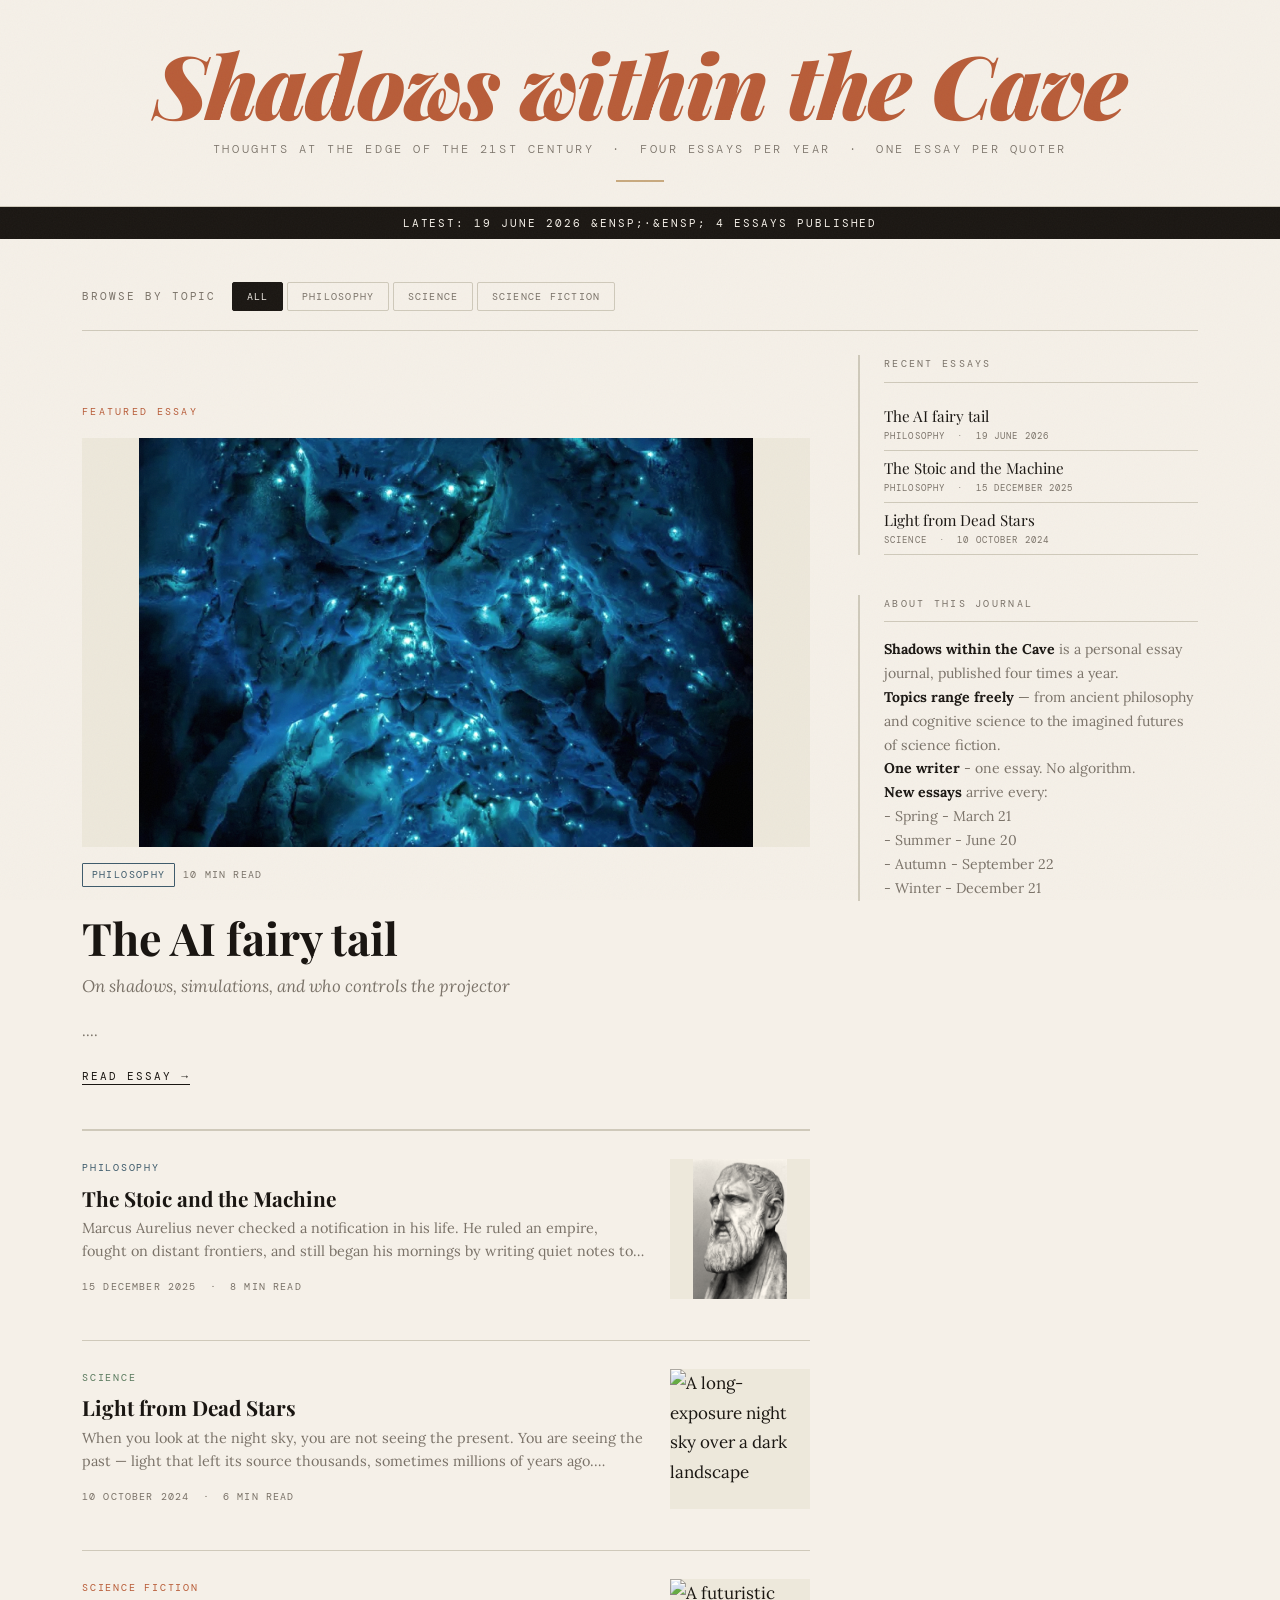
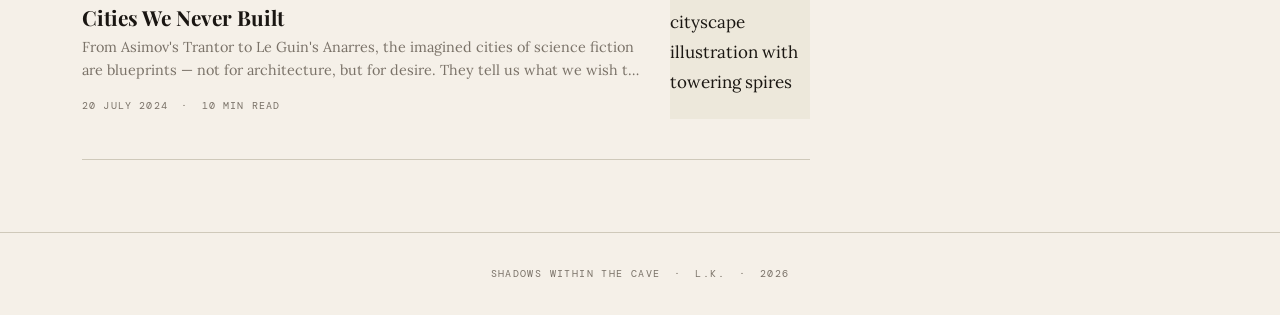
==== index.html @ b57a04cb "favicon" ====
<!DOCTYPE html>
<html lang="en">
<head>
  <meta charset="UTF-8" />
  <meta name="viewport" content="width=device-width, initial-scale=1.0" />
  <title>Shadows within the Cave — essays on the edge of 21st century</title>
  <meta name="description" content="A personal journal of essays ranging from philosophy to science fiction, published four times a year." />
   <!-- Preconnect -->
  <link rel="preconnect" href="https://fonts.googleapis.com" />
  <link rel="preconnect" href="https://cdn.jsdelivr.net" crossorigin />
  <link rel="stylesheet" href="assets/index.css" />
  <link rel="icon" href="data:image/svg+xml,<svg xmlns='http://www.w3.org/2000/svg' viewBox='0 0 100 100'><text y='0.9em' font-size='100'>👻</text></svg>">
</head>
<body>

  <!-- Masthead -->
  <header class="masthead">
    <div class="container">
      <h1 class="masthead-title"><em>Shadows within the Cave</em></h1>
      <p class="masthead-tagline"> Thoughts at the Edge of the 21st Century &ensp;·&ensp; Four Essays per year &ensp;·&ensp; One essay per quoter</p>
    </div>
  </header>

  <!-- Issue strip -->
  <div class="issue-bar">
    <span id="issue-label">Loading…</span>
  </div>

  <!-- Main -->
  <main class="container py-4">

    <!-- Filter row -->
    <div class="filter-row mb-4 d-flex flex-wrap align-items-center">
      <span class="filter-label">Browse by topic</span>
      <button class="topic-pill active" data-topic="All">All</button>
      <button class="topic-pill" data-topic="Philosophy">Philosophy</button>
      <button class="topic-pill" data-topic="Science">Science</button>
      <button class="topic-pill" data-topic="Science Fiction">Science Fiction</button>
    </div>

    <div class="row g-5">
      <!-- Feed -->
      <div class="col-lg-8">

        <!-- Featured slot -->
        <div class="featured-block" id="featured-block"></div>

        <!-- Article list -->
        <div id="article-list"></div>
        <div class="no-results" id="no-results">No articles in this topic yet</div>

      </div>

      <!-- Sidebar -->
      <aside class="col-lg-4">
        <div class="sidebar-section">
          <p class="sidebar-heading">Recent essays</p>
          <div id="sidebar-list"></div>
        </div>

        <div class="sidebar-section">
          <p class="sidebar-heading">About this journal</p>
          <p class="about-text">
            <strong>Shadows within the Cave</strong> is a personal essay journal, published four times a year.<br>
            <strong>Topics range freely</strong> — from ancient philosophy and cognitive science
            to the imagined futures of science fiction.<br>
            <strong>One writer</strong> - one essay. No algorithm.<br>
            <strong>New essays</strong> arrive every:<br>
            - Spring - March 21<br>
            - Summer - June 20<br>
            - Autumn - September 22<br>
            - Winter - December 21
          </p>
        </div>
      </aside>
    </div>
  </main>

  <footer>
    <div class="container">
      <p>Shadows within the Cave &ensp;·&ensp; L.K. &ensp;·&ensp; <span id="footer-year"></span></p>
    </div>
  </footer>

  <script src="https://cdn.jsdelivr.net/npm/bootstrap@5.3.3/dist/js/bootstrap.bundle.min.js"></script>
  <script src="articles.js"></script>
  <script src="assets/index.js"></script>
</body>
</html>
---- assets/index.css ----
@import url('https://fonts.googleapis.com/css2?family=Playfair+Display:ital,wght@0,700;0,900;1,400;1,700&family=Lora:ital,wght@0,400;0,500;1,400&family=DM+Mono:wght@300;400&display=swap');
@import url('https://cdn.jsdelivr.net/npm/bootstrap@5.3.3/dist/css/bootstrap.min.css');
:root {
    --ink:        #1a1612;
    --paper:      #f5f0e8;
    --paper-dark: #ede8db;
    --sepia:      #c8a97e;
    --rust:       #b85c38;
    --sage:       #5a7a5e;
    --slate:      #3d5a6b;
    --muted:      #7a7268;
    --rule:       #cfc9ba;

    --topic-philosophy: var(--slate);
    --topic-science:    var(--sage);
    --topic-scifi:      var(--rust);
    --topic-history:    #7a5e3a;
    --topic-default:    var(--muted);
}

*, *::before, *::after { box-sizing: border-box; }

body {
    background-color: var(--paper);
    color: var(--ink);
    font-family: 'Lora', Georgia, serif;
    font-size: 1.0625rem;
    line-height: 1.75;
    min-height: 100vh;
}

/* ── Texture overlay ── */
body::before {
    content: '';
    position: fixed;
    inset: 0;
    background-image: url("data:image/svg+xml,%3Csvg xmlns='http://www.w3.org/2000/svg' width='300' height='300'%3E%3Cfilter id='n'%3E%3CfeTurbulence type='fractalNoise' baseFrequency='0.75' numOctaves='4' stitchTiles='stitch'/%3E%3C/filter%3E%3Crect width='300' height='300' filter='url(%23n)' opacity='0.035'/%3E%3C/svg%3E");
    pointer-events: none;
    z-index: 1000;
}

/* ── Masthead ── */
.masthead {
    border-bottom: 1px solid var(--rule);
    padding: 2.5rem 0 1.5rem;
    text-align: center;
    position: relative;
}
.masthead::after {
    content: '';
    display: block;
    width: 3rem;
    height: 2px;
    background: var(--sepia);
    margin: 1.25rem auto 0;
}
.masthead-title {
    font-family: 'Playfair Display', Georgia, serif;
    font-size: clamp(2.8rem, 7vw, 5.5rem);
    font-weight: 900;
    letter-spacing: -0.02em;
    line-height: 1;
    color: var(--ink);
    margin: 0;
}
.masthead-title em {
    font-style: italic;
    color: var(--rust);
}
.masthead-tagline {
    font-family: 'DM Mono', monospace;
    font-size: 0.72rem;
    font-weight: 300;
    letter-spacing: 0.22em;
    text-transform: uppercase;
    color: var(--muted);
    margin-top: 0.75rem;
}

/* ── Issue date strip ── */
.issue-bar {
    background: var(--ink);
    color: var(--paper);
    padding: 0.4rem 0;
    text-align: center;
    font-family: 'DM Mono', monospace;
    font-size: 0.68rem;
    letter-spacing: 0.18em;
    text-transform: uppercase;
}

/* ── Topic filter ── */
.filter-row {
    border-bottom: 1px solid var(--rule);
    padding: 1rem 0;
}
.filter-label {
    font-family: 'DM Mono', monospace;
    font-size: 0.68rem;
    letter-spacing: 0.18em;
    text-transform: uppercase;
    color: var(--muted);
    margin-right: 1rem;
}
.topic-pill {
    display: inline-block;
    font-family: 'DM Mono', monospace;
    font-size: 0.65rem;
    letter-spacing: 0.12em;
    text-transform: uppercase;
    padding: 0.28rem 0.85rem;
    border: 1px solid var(--rule);
    border-radius: 2px;
    color: var(--muted);
    background: transparent;
    cursor: pointer;
    transition: all 0.2s;
    margin: 0.2rem 0.25rem 0.2rem 0;
    text-decoration: none;
}
.topic-pill:hover,
.topic-pill.active {
    color: var(--paper);
    background: var(--ink);
    border-color: var(--ink);
}
.topic-pill[data-topic="Philosophy"].active  { background: var(--slate); border-color: var(--slate); }
.topic-pill[data-topic="Science"].active      { background: var(--sage);  border-color: var(--sage);  }
.topic-pill[data-topic="Science Fiction"].active { background: var(--rust); border-color: var(--rust); }

/* ── Featured article ── */
.featured-block {
    border-bottom: 1px solid var(--rule);
    padding: 3rem 0 2.5rem;
}
.featured-eyebrow {
    font-family: 'DM Mono', monospace;
    font-size: 0.65rem;
    letter-spacing: 0.22em;
    text-transform: uppercase;
    color: var(--rust);
    margin-bottom: 1rem;
}
.featured-img-wrap {
    position: relative;
    overflow: hidden;
    aspect-ratio: 16/9;
    background: var(--paper-dark);
}
.featured-img-wrap img {
    width: 100%;
    height: 100%;
    object-fit: cover;
    filter: sepia(20%) contrast(1.05);
    transition: transform 0.6s ease;
}
.featured-img-wrap:hover img { transform: scale(1.02); }
.featured-img-wrap .img-placeholder {
    width: 100%; height: 100%;
    display: flex; align-items: center; justify-content: center;
    background: linear-gradient(135deg, var(--paper-dark) 0%, var(--rule) 100%);
    color: var(--muted);
    font-family: 'DM Mono', monospace;
    font-size: 0.65rem;
    letter-spacing: 0.15em;
    text-transform: uppercase;
}
.featured-title {
    font-family: 'Playfair Display', Georgia, serif;
    font-size: clamp(1.8rem, 4vw, 2.8rem);
    font-weight: 700;
    line-height: 1.2;
    margin: 1.5rem 0 0.5rem;
    color: var(--ink);
}
.featured-title a { color: inherit; text-decoration: none; }
.featured-title a:hover { color: var(--rust); }
.featured-subtitle {
    font-style: italic;
    color: var(--muted);
    margin-bottom: 1rem;
    font-size: 1.05rem;
}

/* ── Article card ── */
.article-card {
    border-top: 1px solid var(--rule);
    padding: 1.75rem 0;
    display: grid;
    grid-template-columns: 1fr 140px;
    gap: 1.5rem;
    align-items: start;
    text-decoration: none;
    color: inherit;
    transition: opacity 0.2s;
}
.article-card:hover { opacity: 0.75; }
.article-card:last-child { border-bottom: 1px solid var(--rule); }
.card-topic {
    font-family: 'DM Mono', monospace;
    font-size: 0.62rem;
    letter-spacing: 0.18em;
    text-transform: uppercase;
    margin-bottom: 0.5rem;
}
.card-topic.philosophy { color: var(--slate); }
.card-topic.science    { color: var(--sage);  }
.card-topic.scifi      { color: var(--rust);  }
.card-topic.history    { color: #7a5e3a;       }
.card-title {
    font-family: 'Playfair Display', Georgia, serif;
    font-size: 1.3rem;
    font-weight: 700;
    line-height: 1.25;
    margin-bottom: 0.4rem;
    color: var(--ink);
}
.card-excerpt {
    font-size: 0.9rem;
    color: var(--muted);
    line-height: 1.6;
    display: -webkit-box;
    -webkit-line-clamp: 2;
    -webkit-box-orient: vertical;
    overflow: hidden;
}
.card-meta {
    font-family: 'DM Mono', monospace;
    font-size: 0.6rem;
    letter-spacing: 0.12em;
    text-transform: uppercase;
    color: var(--muted);
    margin-top: 0.75rem;
}
.card-img {
    aspect-ratio: 1/1;
    overflow: hidden;
    background: var(--paper-dark);
    flex-shrink: 0;
}
.card-img img {
    width: 100%; height: 100%;
    object-fit: cover;
    filter: sepia(15%);
}
.card-img .img-placeholder {
    width: 100%; height: 100%;
    display: flex; align-items: center; justify-content: center;
    background: linear-gradient(135deg, var(--paper-dark) 0%, var(--rule) 100%);
}

/* ── Sidebar ── */
.sidebar-section {
    border-left: 2px solid var(--rule);
    padding-left: 1.5rem;
    margin-bottom: 2.5rem;
}
.sidebar-heading {
    font-family: 'DM Mono', monospace;
    font-size: 0.65rem;
    letter-spacing: 0.22em;
    text-transform: uppercase;
    color: var(--muted);
    border-bottom: 1px solid var(--rule);
    padding-bottom: 0.5rem;
    margin-bottom: 1rem;
}
.sidebar-link {
    display: block;
    font-family: 'Playfair Display', Georgia, serif;
    font-size: 0.95rem;
    color: var(--ink);
    text-decoration: none;
    padding: 0.5rem 0;
    border-bottom: 1px solid var(--rule);
    line-height: 1.3;
}
.sidebar-link:hover { color: var(--rust); }
.sidebar-link small {
    display: block;
    font-family: 'DM Mono', monospace;
    font-size: 0.58rem;
    letter-spacing: 0.12em;
    text-transform: uppercase;
    color: var(--muted);
    margin-top: 0.2rem;
}
.about-text {
    font-size: 0.88rem;
    color: var(--muted);
    line-height: 1.7;
}
.about-text strong { color: var(--ink); }

/* ── Footer ── */
footer {
    border-top: 1px solid var(--rule);
    padding: 2rem 0;
    margin-top: 3rem;
    text-align: center;
}
footer p {
    font-family: 'DM Mono', monospace;
    font-size: 0.62rem;
    letter-spacing: 0.14em;
    text-transform: uppercase;
    color: var(--muted);
    margin: 0;
}

/* ── Utilities ── */
.read-time {
    font-family: 'DM Mono', monospace;
    font-size: 0.62rem;
    letter-spacing: 0.12em;
    text-transform: uppercase;
    color: var(--muted);
}
.topic-badge {
    display: inline-block;
    font-family: 'DM Mono', monospace;
    font-size: 0.6rem;
    letter-spacing: 0.14em;
    text-transform: uppercase;
    padding: 0.15rem 0.55rem;
    border: 1px solid currentColor;
    border-radius: 1px;
}
.topic-badge.philosophy { color: var(--slate); }
.topic-badge.science    { color: var(--sage);  }
.topic-badge.scifi      { color: var(--rust);  }

.no-results {
    display: none;
    padding: 3rem 0;
    text-align: center;
    font-family: 'DM Mono', monospace;
    font-size: 0.75rem;
    letter-spacing: 0.18em;
    text-transform: uppercase;
    color: var(--muted);
}

@media (max-width: 576px) {
    .article-card { grid-template-columns: 1fr; }
    .card-img { display: none; }
}
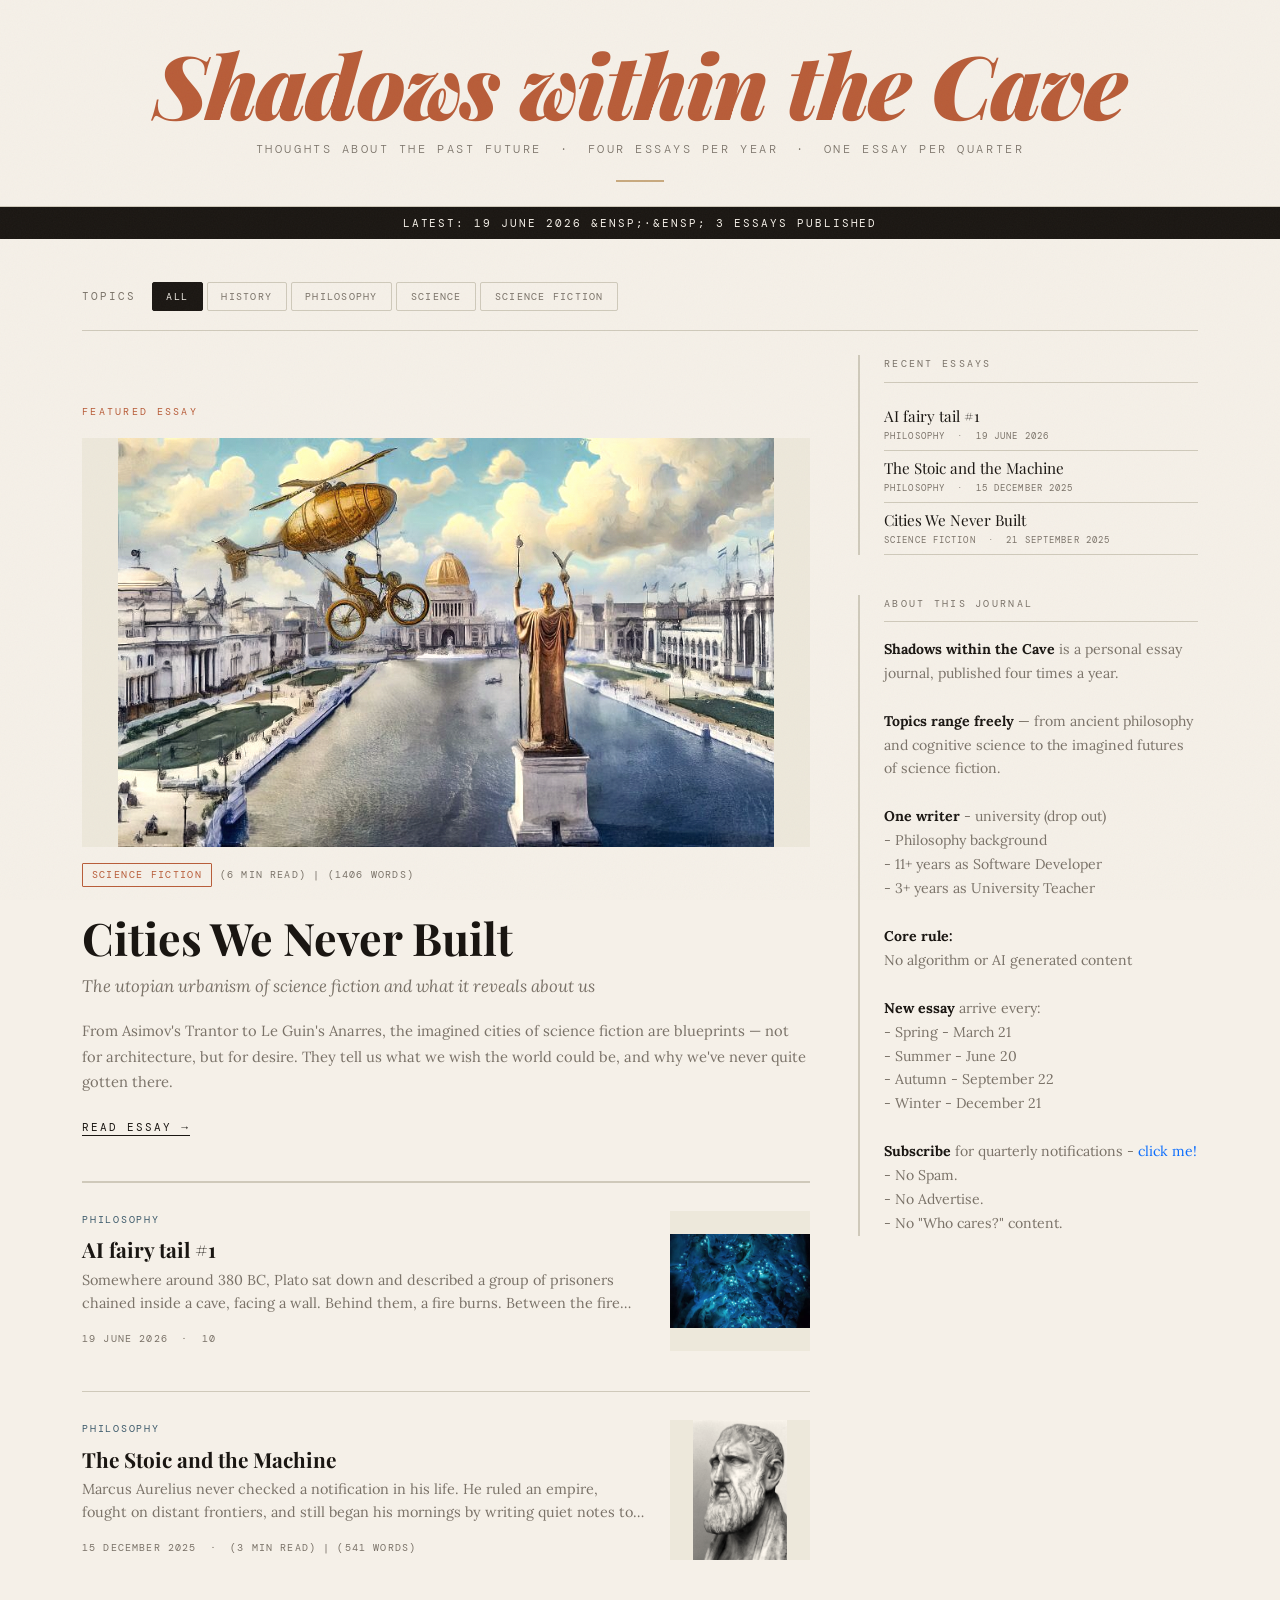
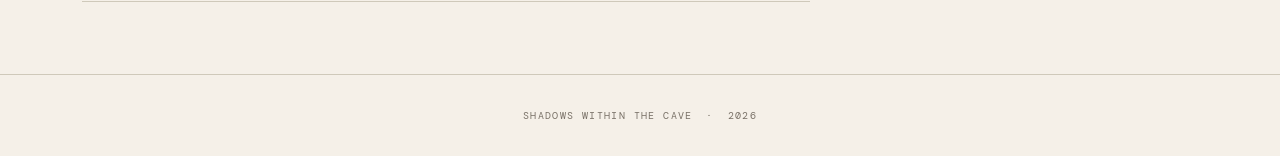
==== commit 007bef80: "changes" ====
--- a/index.html
+++ b/index.html
@@ -3,7 +3,7 @@
 <head>
   <meta charset="UTF-8" />
   <meta name="viewport" content="width=device-width, initial-scale=1.0" />
-  <title>Shadows within the Cave — essays on the edge of 21st century</title>
+  <title>Shadows within the Cave — Thoughts about the Past Future</title>
   <meta name="description" content="A personal journal of essays ranging from philosophy to science fiction, published four times a year." />
    <!-- Preconnect -->
   <link rel="preconnect" href="https://fonts.googleapis.com" />
@@ -17,7 +17,7 @@
   <header class="masthead">
     <div class="container">
       <h1 class="masthead-title"><em>Shadows within the Cave</em></h1>
-      <p class="masthead-tagline"> Thoughts at the Edge of the 21st Century &ensp;·&ensp; Four Essays per year &ensp;·&ensp; One essay per quoter</p>
+      <p class="masthead-tagline"> Thoughts about the Past Future &ensp;·&ensp; Four Essays per year &ensp;·&ensp; One essay per quarter</p>
     </div>
   </header>
 
@@ -31,8 +31,9 @@
 
     <!-- Filter row -->
     <div class="filter-row mb-4 d-flex flex-wrap align-items-center">
-      <span class="filter-label">Browse by topic</span>
+      <span class="filter-label">Topics</span>
       <button class="topic-pill active" data-topic="All">All</button>
+      <button class="topic-pill" data-topic="History">History</button>
       <button class="topic-pill" data-topic="Philosophy">Philosophy</button>
       <button class="topic-pill" data-topic="Science">Science</button>
       <button class="topic-pill" data-topic="Science Fiction">Science Fiction</button>
@@ -61,15 +62,24 @@
         <div class="sidebar-section">
           <p class="sidebar-heading">About this journal</p>
           <p class="about-text">
-            <strong>Shadows within the Cave</strong> is a personal essay journal, published four times a year.<br>
+            <strong>Shadows within the Cave</strong> is a personal essay journal, published four times a year.<br><br>
             <strong>Topics range freely</strong> — from ancient philosophy and cognitive science
-            to the imagined futures of science fiction.<br>
-            <strong>One writer</strong> - one essay. No algorithm.<br>
-            <strong>New essays</strong> arrive every:<br>
+            to the imagined futures of science fiction.<br><br>
+            <strong>One writer</strong> - university (drop out)<br>
+            - Philosophy background<br>
+            - 11+ years as Software Developer<br>
+            - 3+ years as University Teacher<br><br>
+            <strong>Core rule:</strong><br>
+            No algorithm or AI generated content<br><br>
+            <strong>New essay</strong> arrive every:<br>
             - Spring - March 21<br>
             - Summer - June 20<br>
             - Autumn - September 22<br>
-            - Winter - December 21
+            - Winter - December 21<br><br>
+            <strong>Subscribe</strong> for quarterly notifications - <a style="text-decoration: none; cursor: pointer;" href="">click me!</a><br>
+            - No Spam.<br>
+            - No Advertise.<br>
+            - No "Who cares?" content.<br>
           </p>
         </div>
       </aside>
@@ -78,7 +88,7 @@
 
   <footer>
     <div class="container">
-      <p>Shadows within the Cave &ensp;·&ensp; L.K. &ensp;·&ensp; <span id="footer-year"></span></p>
+      <p>Shadows within the Cave &ensp;·&ensp; <span id="footer-year"></span></p>
     </div>
   </footer>
 
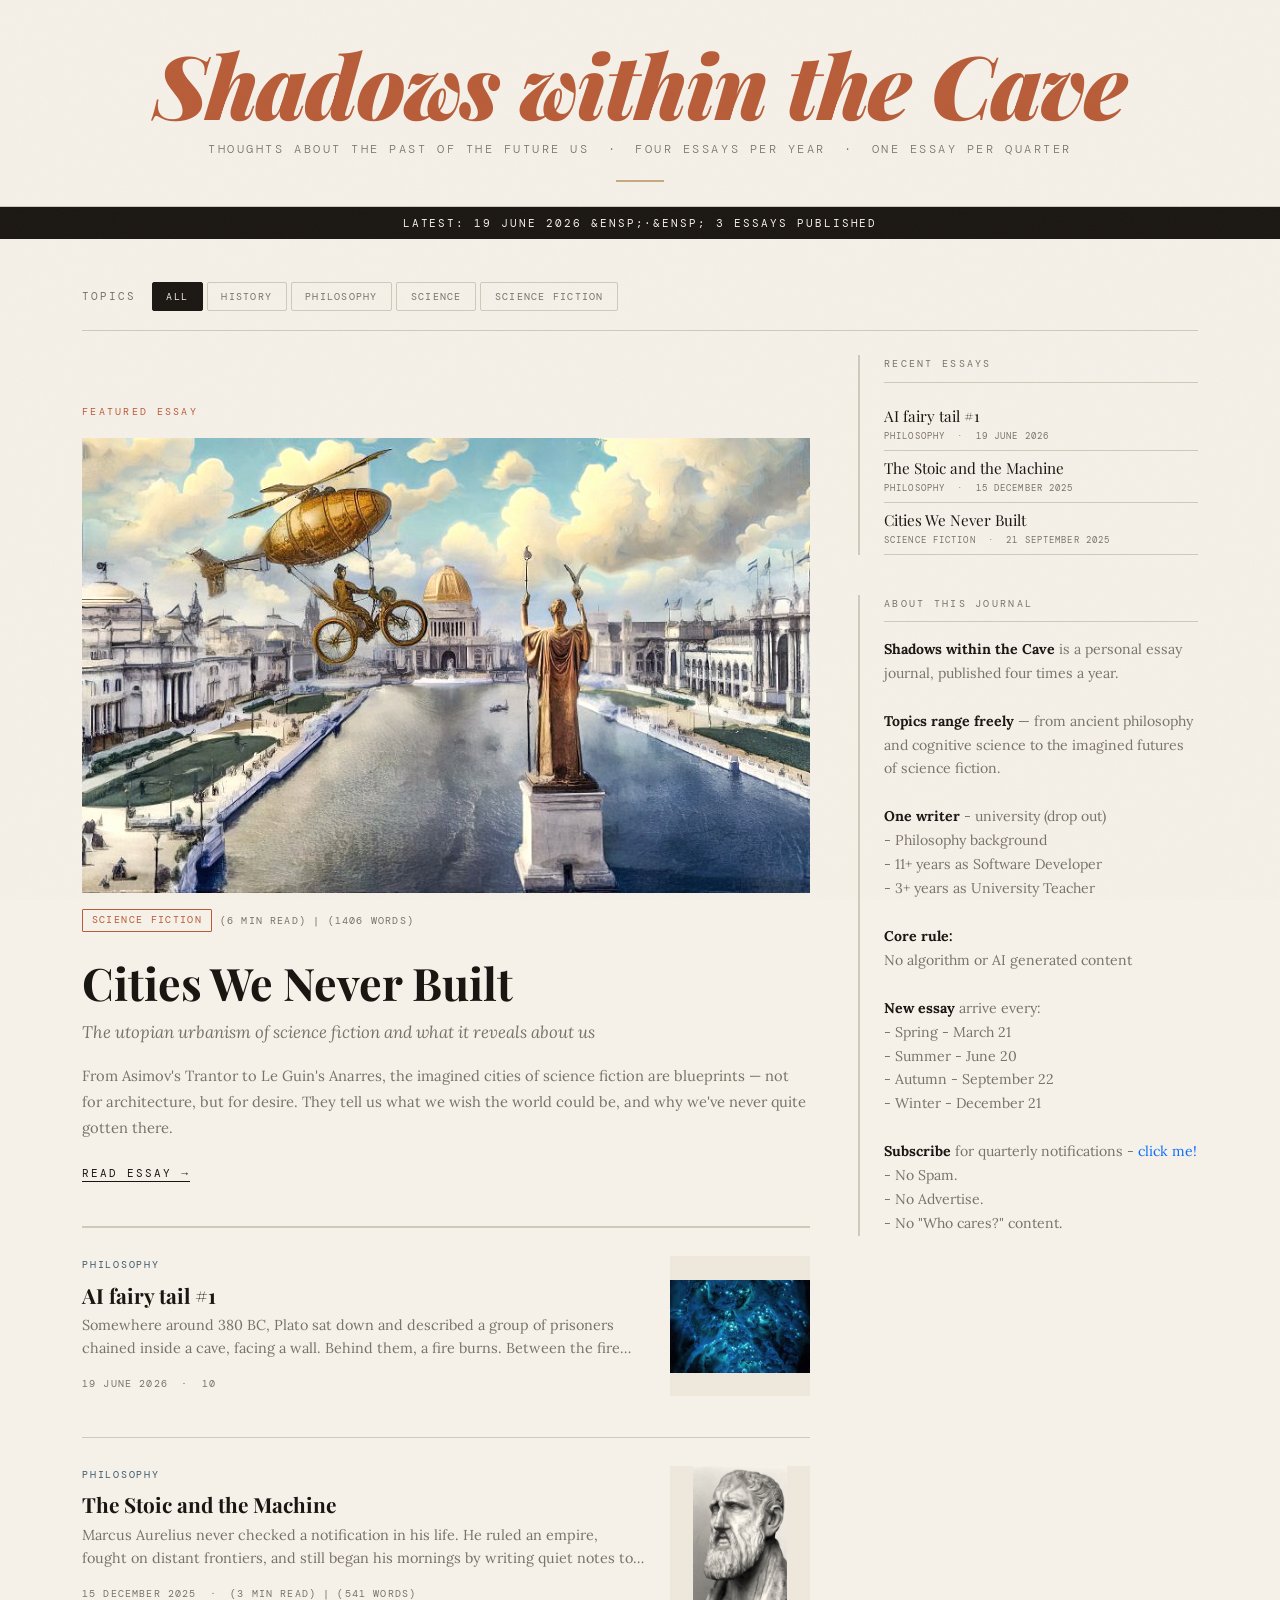
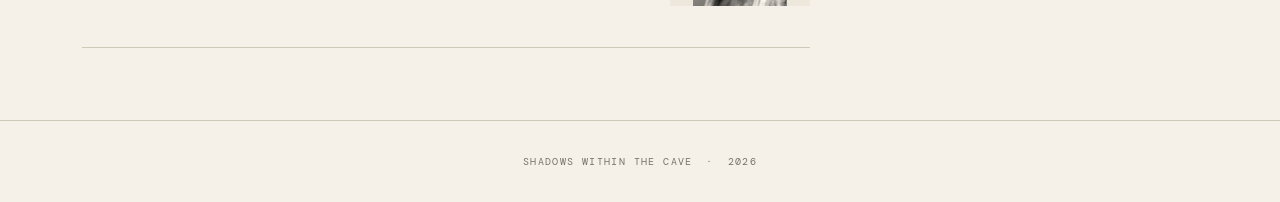
==== commit ce54d12c: "...." ====
--- a/index.html
+++ b/index.html
@@ -3,7 +3,7 @@
 <head>
   <meta charset="UTF-8" />
   <meta name="viewport" content="width=device-width, initial-scale=1.0" />
-  <title>Shadows within the Cave — Thoughts about the Past Future</title>
+  <title>Shadows within the Cave — Thoughts about the Past of the Future Us</title>
   <meta name="description" content="A personal journal of essays ranging from philosophy to science fiction, published four times a year." />
    <!-- Preconnect -->
   <link rel="preconnect" href="https://fonts.googleapis.com" />
@@ -17,7 +17,7 @@
   <header class="masthead">
     <div class="container">
       <h1 class="masthead-title"><em>Shadows within the Cave</em></h1>
-      <p class="masthead-tagline"> Thoughts about the Past Future &ensp;·&ensp; Four Essays per year &ensp;·&ensp; One essay per quarter</p>
+      <p class="masthead-tagline"> Thoughts about the Past of the Future Us &ensp;·&ensp; Four Essays per year &ensp;·&ensp; One essay per quarter</p>
     </div>
   </header>
 
--- a/assets/index.css
+++ b/assets/index.css
@@ -144,7 +144,7 @@
 .featured-img-wrap {
     position: relative;
     overflow: hidden;
-    aspect-ratio: 16/9;
+    /* aspect-ratio: 16/9; */
     background: var(--paper-dark);
 }
 .featured-img-wrap img {
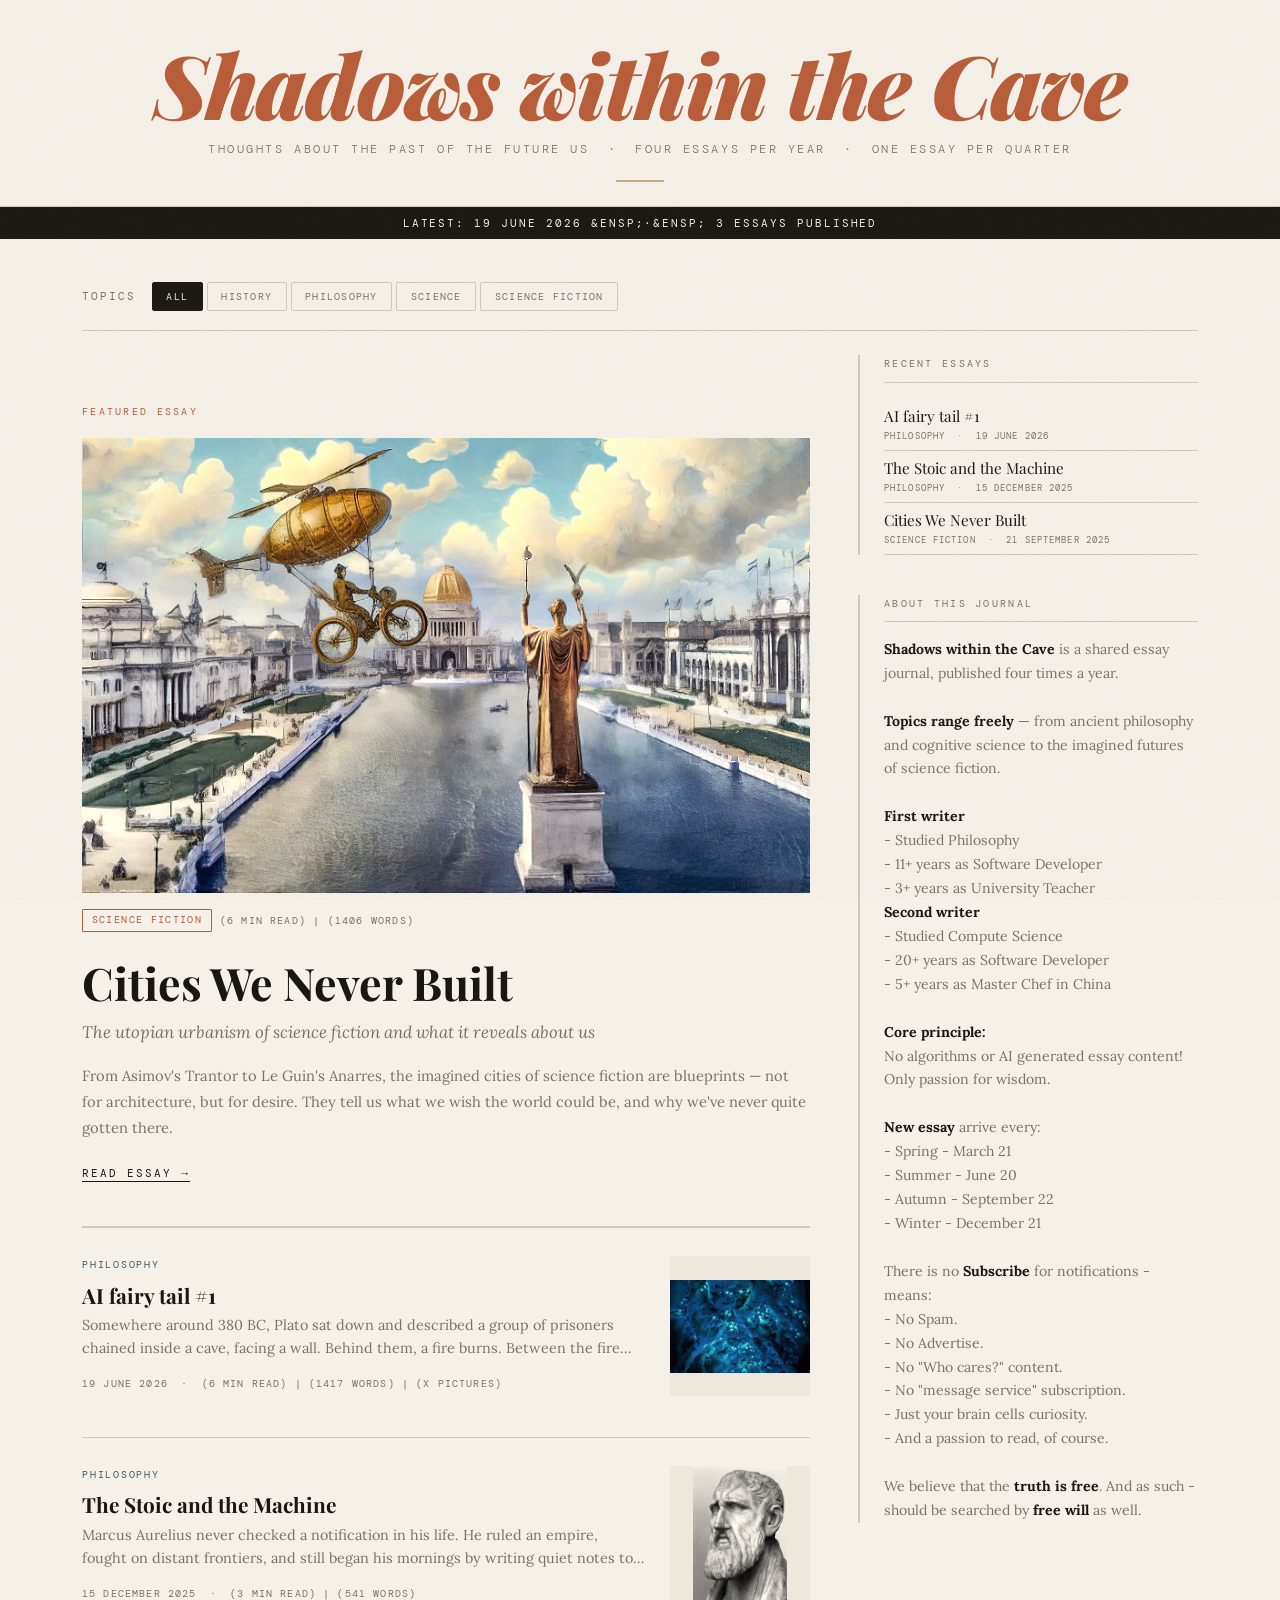
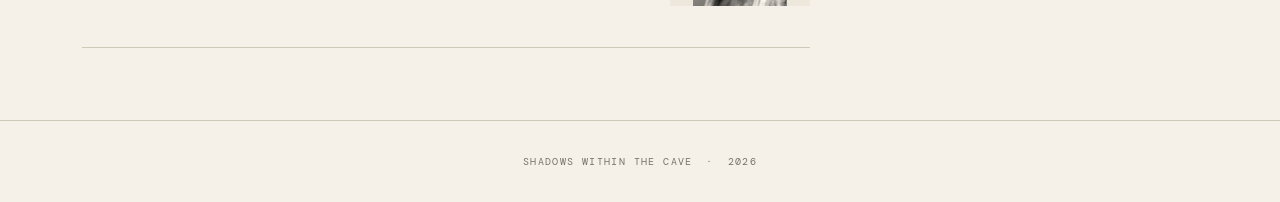
==== commit e46a81ba: "fix: meta image content" ====
--- a/index.html
+++ b/index.html
@@ -62,24 +62,33 @@
         <div class="sidebar-section">
           <p class="sidebar-heading">About this journal</p>
           <p class="about-text">
-            <strong>Shadows within the Cave</strong> is a personal essay journal, published four times a year.<br><br>
+            <strong>Shadows within the Cave</strong> is a shared essay journal, published four times a year.<br><br>
             <strong>Topics range freely</strong> — from ancient philosophy and cognitive science
             to the imagined futures of science fiction.<br><br>
-            <strong>One writer</strong> - university (drop out)<br>
-            - Philosophy background<br>
+            <strong>First writer</strong><br>
+            - Studied Philosophy<br>
             - 11+ years as Software Developer<br>
-            - 3+ years as University Teacher<br><br>
-            <strong>Core rule:</strong><br>
-            No algorithm or AI generated content<br><br>
+            - 3+ years as University Teacher<br>
+            <strong>Second writer</strong><br>
+            - Studied Compute Science<br>
+            - 20+ years as Software Developer<br>
+            - 5+ years as Master Chef in China<br><br>
+            <strong>Core principle:</strong><br>
+            No algorithms or AI generated essay content!<br>
+            Only passion for wisdom.<br><br>
             <strong>New essay</strong> arrive every:<br>
             - Spring - March 21<br>
             - Summer - June 20<br>
             - Autumn - September 22<br>
             - Winter - December 21<br><br>
-            <strong>Subscribe</strong> for quarterly notifications - <a style="text-decoration: none; cursor: pointer;" href="">click me!</a><br>
+            There is no <strong>Subscribe</strong> for notifications - means:<br>
             - No Spam.<br>
             - No Advertise.<br>
             - No "Who cares?" content.<br>
+            - No "message service" subscription.<br>
+            - Just your brain cells curiosity.<br>
+            - And a passion to read, of course.<br><br>
+            We believe that the <strong>truth is free</strong>. And as such - should be searched by <strong>free will</strong> as well.<br>
           </p>
         </div>
       </aside>
--- a/assets/index.css
+++ b/assets/index.css
@@ -1,5 +1,9 @@
 @import url('https://fonts.googleapis.com/css2?family=Playfair+Display:ital,wght@0,700;0,900;1,400;1,700&family=Lora:ital,wght@0,400;0,500;1,400&family=DM+Mono:wght@300;400&display=swap');
 @import url('https://cdn.jsdelivr.net/npm/bootstrap@5.3.3/dist/css/bootstrap.min.css');
+
+/* ─────────────────────────────────────────────
+   BASE  (shared with article page)
+   ───────────────────────────────────────────── */
 :root {
     --ink:        #1a1612;
     --paper:      #f5f0e8;
@@ -11,6 +15,7 @@
     --muted:      #7a7268;
     --rule:       #cfc9ba;
 
+    /* homepage-only topic aliases */
     --topic-philosophy: var(--slate);
     --topic-science:    var(--sage);
     --topic-scifi:      var(--rust);
@@ -29,7 +34,6 @@
     min-height: 100vh;
 }
 
-/* ── Texture overlay ── */
 body::before {
     content: '';
     position: fixed;
@@ -39,6 +43,25 @@
     z-index: 1000;
 }
 
+footer {
+    border-top: 1px solid var(--rule);
+    padding: 2rem 0;
+    margin-top: 3rem;
+    text-align: center;
+}
+footer p {
+    font-family: 'DM Mono', monospace;
+    font-size: 0.62rem;
+    letter-spacing: 0.14em;
+    text-transform: uppercase;
+    color: var(--muted);
+    margin: 0;
+}
+
+/* ─────────────────────────────────────────────
+   HOMEPAGE-SPECIFIC STYLES
+   ───────────────────────────────────────────── */
+
 /* ── Masthead ── */
 .masthead {
     border-bottom: 1px solid var(--rule);
@@ -144,7 +167,6 @@
 .featured-img-wrap {
     position: relative;
     overflow: hidden;
-    /* aspect-ratio: 16/9; */
     background: var(--paper-dark);
 }
 .featured-img-wrap img {
@@ -292,22 +314,6 @@
 }
 .about-text strong { color: var(--ink); }
 
-/* ── Footer ── */
-footer {
-    border-top: 1px solid var(--rule);
-    padding: 2rem 0;
-    margin-top: 3rem;
-    text-align: center;
-}
-footer p {
-    font-family: 'DM Mono', monospace;
-    font-size: 0.62rem;
-    letter-spacing: 0.14em;
-    text-transform: uppercase;
-    color: var(--muted);
-    margin: 0;
-}
-
 /* ── Utilities ── */
 .read-time {
     font-family: 'DM Mono', monospace;
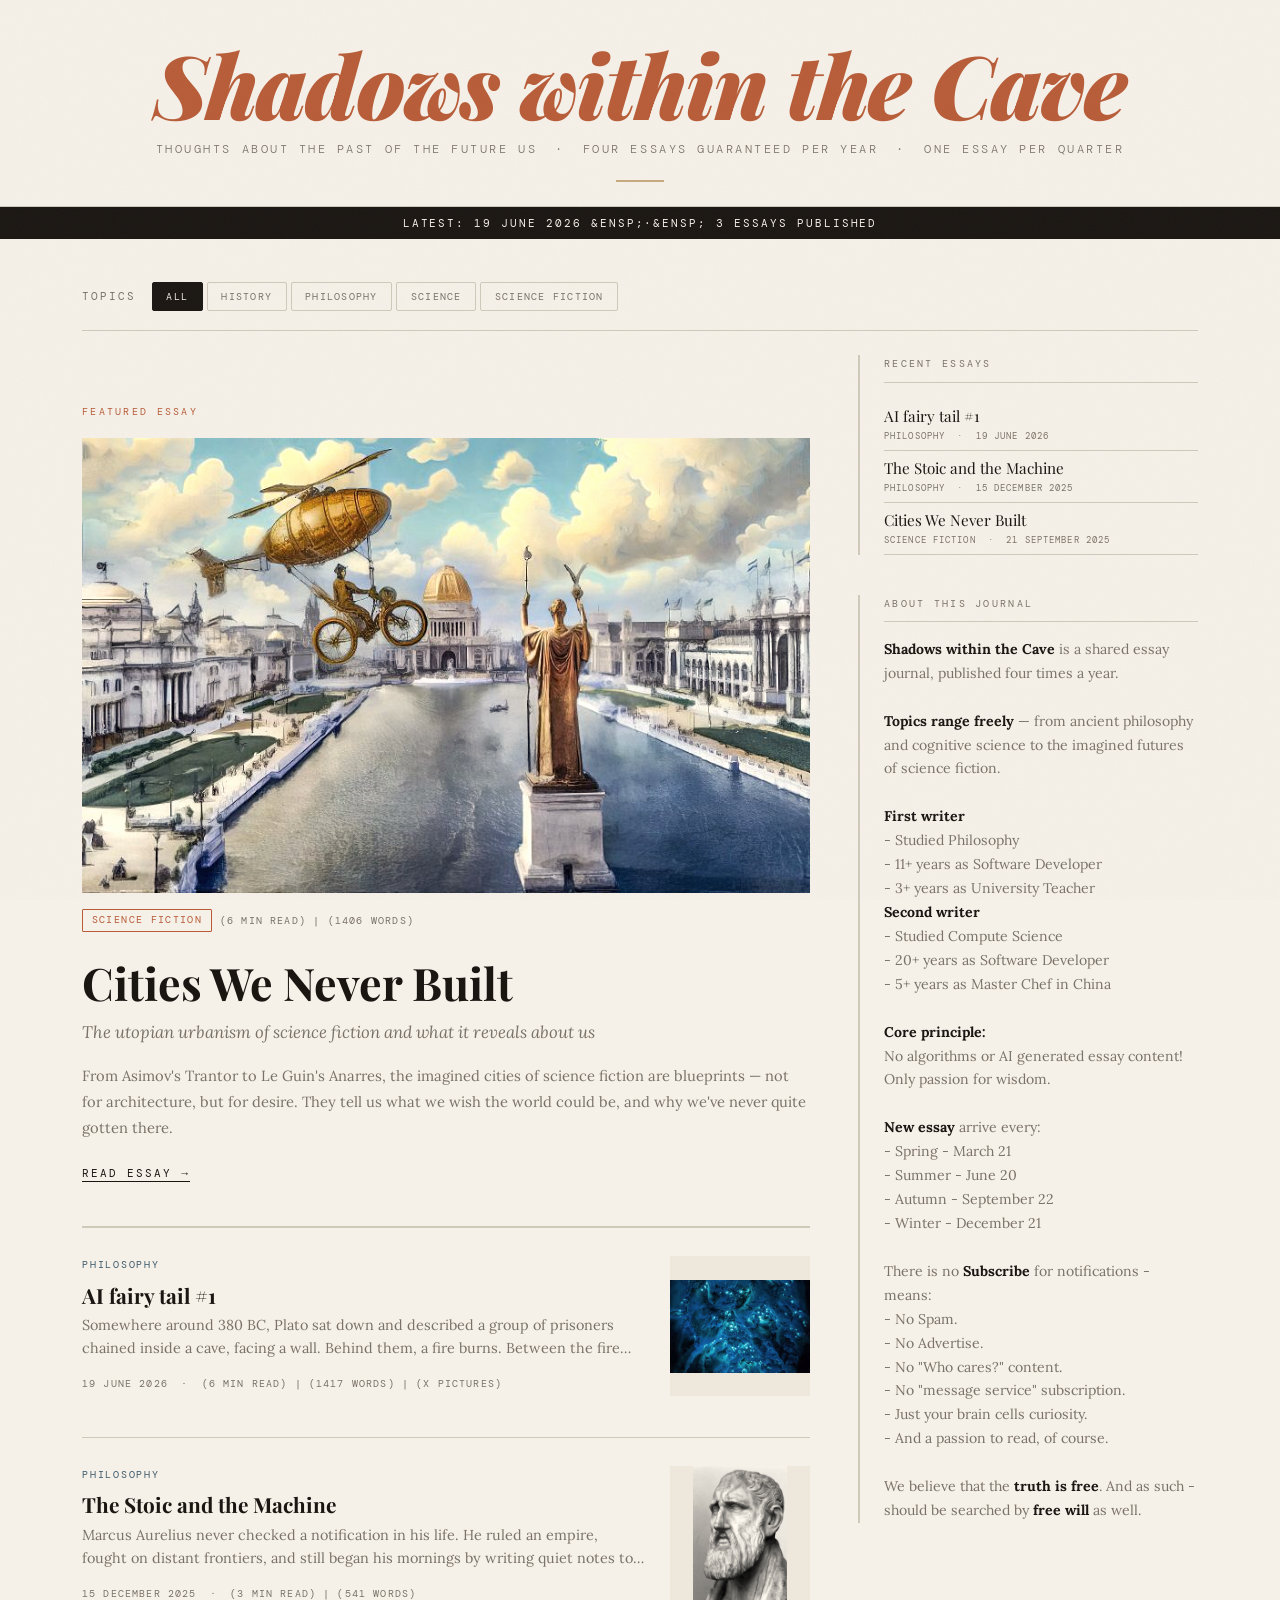
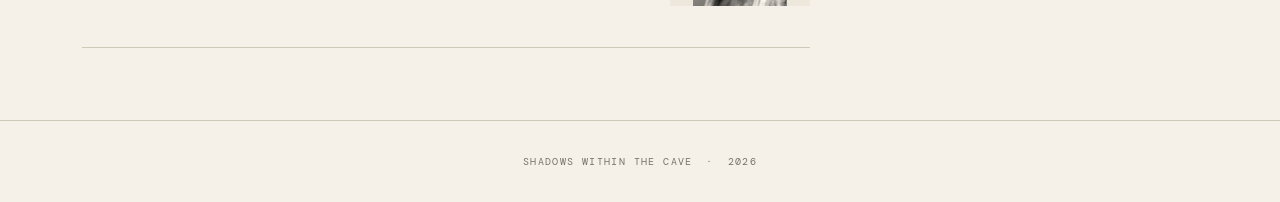
==== commit b70baeec: "..." ====
--- a/index.html
+++ b/index.html
@@ -17,7 +17,7 @@
   <header class="masthead">
     <div class="container">
       <h1 class="masthead-title"><em>Shadows within the Cave</em></h1>
-      <p class="masthead-tagline"> Thoughts about the Past of the Future Us &ensp;·&ensp; Four Essays per year &ensp;·&ensp; One essay per quarter</p>
+      <p class="masthead-tagline"> Thoughts about the Past of the Future Us &ensp;·&ensp; Four Essays guaranteed per year &ensp;·&ensp; One essay per quarter</p>
     </div>
   </header>
 
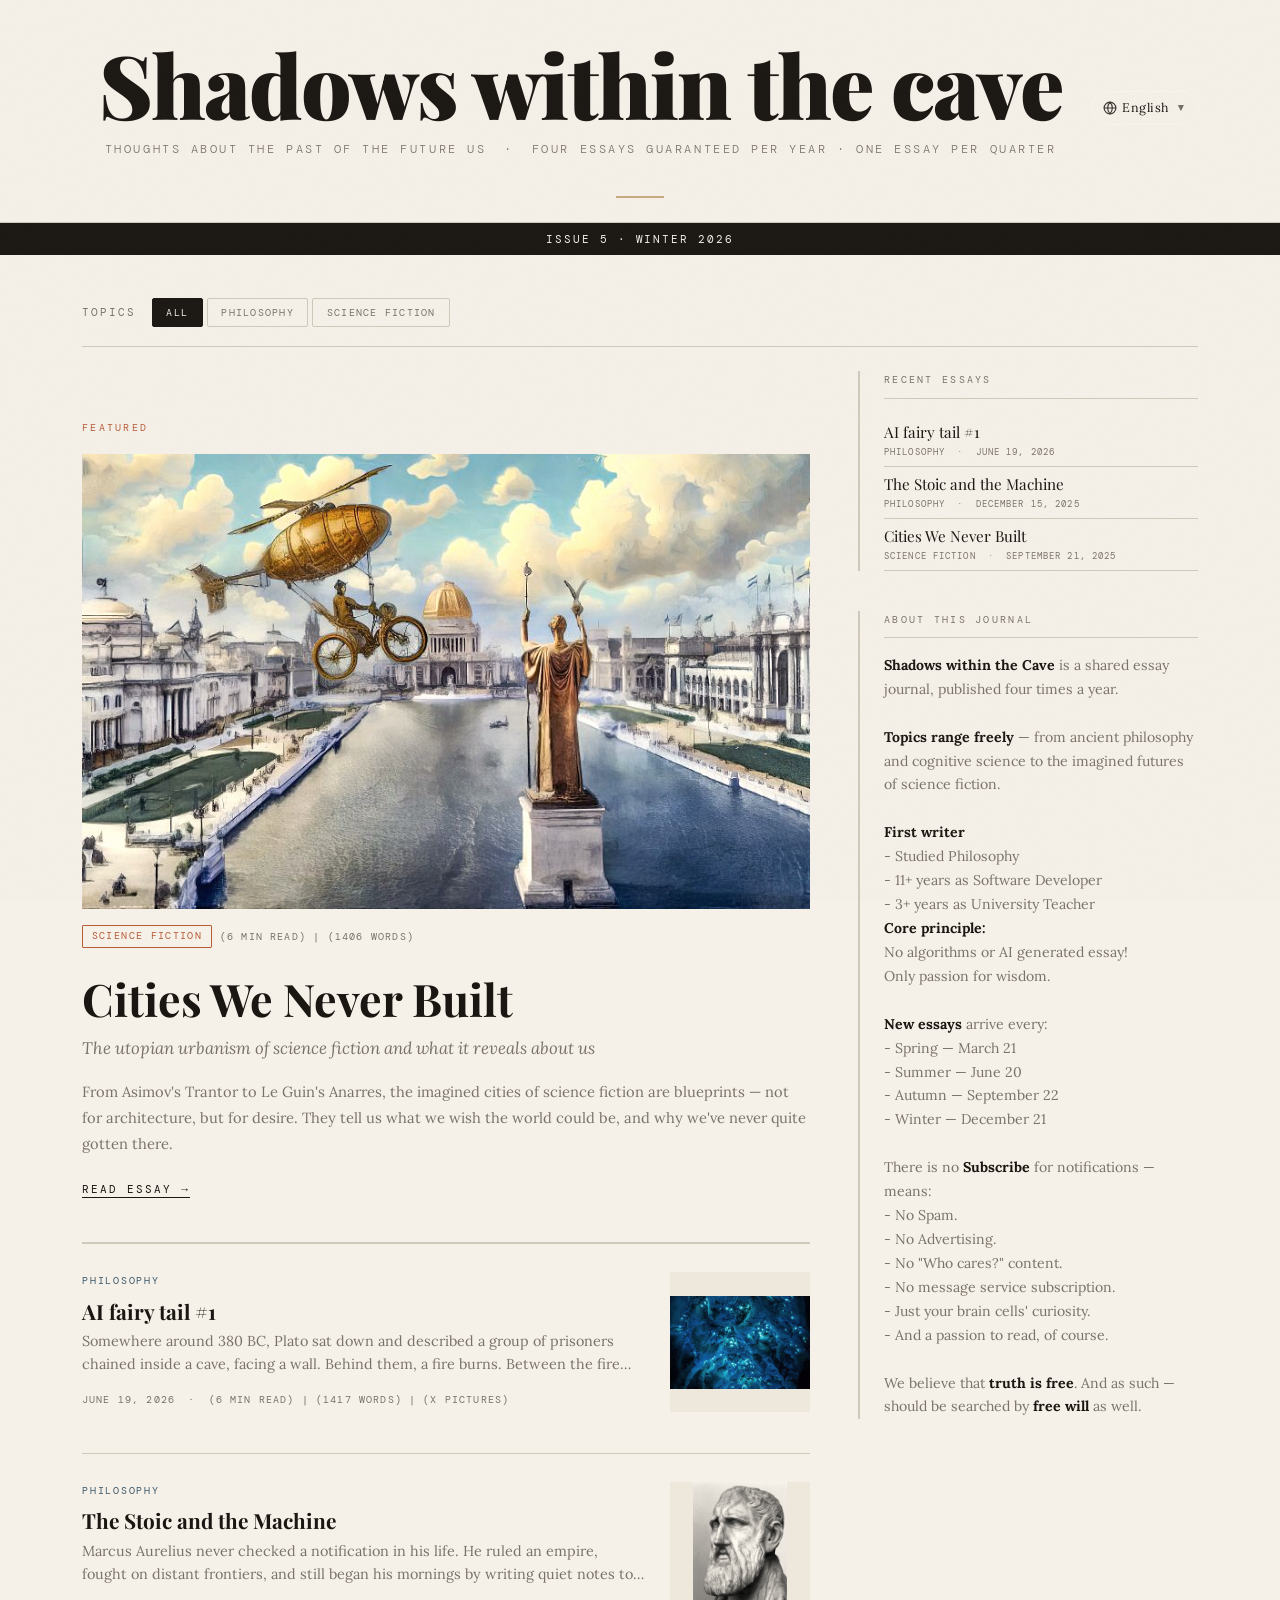
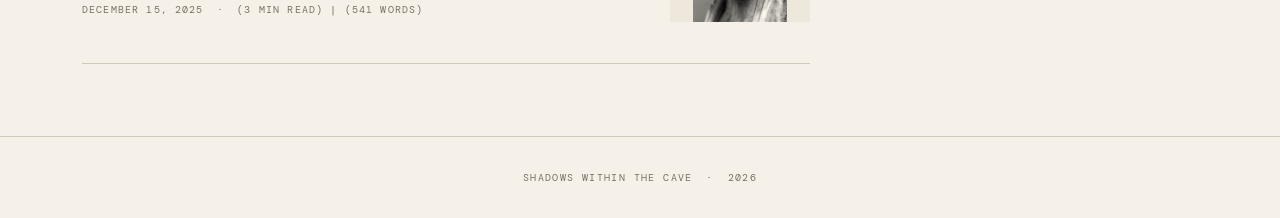
==== commit 15884c5f: "translation" ====
--- a/index.html
+++ b/index.html
@@ -5,19 +5,151 @@
   <meta name="viewport" content="width=device-width, initial-scale=1.0" />
   <title>Shadows within the Cave — Thoughts about the Past of the Future Us</title>
   <meta name="description" content="A personal journal of essays ranging from philosophy to science fiction, published four times a year." />
-   <!-- Preconnect -->
+  <!-- Preconnect -->
   <link rel="preconnect" href="https://fonts.googleapis.com" />
   <link rel="preconnect" href="https://cdn.jsdelivr.net" crossorigin />
   <link rel="stylesheet" href="assets/index.css" />
   <link rel="icon" href="data:image/svg+xml,<svg xmlns='http://www.w3.org/2000/svg' viewBox='0 0 100 100'><text y='0.9em' font-size='100'>👻</text></svg>">
+
+  <style>
+    /* ── Language Switcher ───────────────────────────────────── */
+    .lang-switcher {
+      position: relative;
+      display: flex;
+      align-items: center;
+      gap: 0.4rem;
+    }
+
+    .lang-switcher-btn {
+      display: flex;
+      align-items: center;
+      gap: 0.35rem;
+      background: none;
+      border: 1px solid rgba(255,255,255,0.25);
+      color: inherit;
+      padding: 0.3rem 0.65rem;
+      border-radius: 2rem;
+      cursor: pointer;
+      font-size: 0.78rem;
+      letter-spacing: 0.04em;
+      font-family: inherit;
+      transition: border-color 0.2s, background 0.2s;
+      white-space: nowrap;
+    }
+    .lang-switcher-btn:hover,
+    .lang-switcher-btn[aria-expanded="true"] {
+      border-color: rgba(255,255,255,0.6);
+      background: rgba(255,255,255,0.08);
+    }
+    .lang-switcher-btn svg {
+      flex-shrink: 0;
+      opacity: 0.85;
+    }
+    .lang-switcher-btn .lang-caret {
+      opacity: 0.6;
+      font-size: 0.65rem;
+      margin-left: 0.1rem;
+      transition: transform 0.2s;
+    }
+    .lang-switcher-btn[aria-expanded="true"] .lang-caret {
+      transform: rotate(180deg);
+    }
+
+    /* Dropdown panel */
+    .lang-dropdown {
+      display: none;
+      position: absolute;
+      top: calc(100% + 0.5rem);
+      right: 0;
+      background: #1a1a1a;
+      border: 1px solid rgba(255,255,255,0.15);
+      border-radius: 0.5rem;
+      padding: 0.4rem 0;
+      min-width: 13rem;
+      max-height: 20rem;
+      overflow-y: auto;
+      z-index: 999;
+      box-shadow: 0 8px 32px rgba(0,0,0,0.4);
+
+      /* Two-column grid */
+      display: none;
+      grid-template-columns: 1fr 1fr;
+    }
+    .lang-dropdown.open {
+      display: grid;
+    }
+
+    .lang-option {
+      display: block;
+      width: 100%;
+      text-align: left;
+      background: none;
+      border: none;
+      color: rgba(255,255,255,0.75);
+      padding: 0.45rem 0.9rem;
+      font-size: 0.82rem;
+      font-family: inherit;
+      cursor: pointer;
+      transition: background 0.15s, color 0.15s;
+      white-space: nowrap;
+    }
+    .lang-option:hover {
+      background: rgba(255,255,255,0.08);
+      color: #fff;
+    }
+    .lang-option.active {
+      color: #fff;
+      font-weight: 600;
+    }
+
+    /* Masthead layout tweak to accommodate switcher */
+    .masthead .container {
+      display: flex;
+      align-items: center;
+      justify-content: space-between;
+      flex-wrap: wrap;
+      gap: 0.75rem;
+    }
+    .masthead-left {
+      flex: 1;
+      min-width: 0;
+    }
+  </style>
 </head>
 <body>
 
   <!-- Masthead -->
   <header class="masthead">
     <div class="container">
-      <h1 class="masthead-title"><em>Shadows within the Cave</em></h1>
-      <p class="masthead-tagline"> Thoughts about the Past of the Future Us &ensp;·&ensp; Four Essays guaranteed per year &ensp;·&ensp; One essay per quarter</p>
+      <div class="masthead-left">
+        <h1 class="masthead-title" id="masthead-title"><em>Shadows within the Cave</em></h1>
+        <p class="masthead-tagline" id="masthead-tagline">
+          Thoughts about the Past of the Future Us &ensp;·&ensp; Four Essays guaranteed per year &ensp;·&ensp; One essay per quarter
+        </p>
+      </div>
+
+      <!-- Language Switcher -->
+      <div class="lang-switcher" id="lang-switcher">
+        <button
+          class="lang-switcher-btn"
+          id="lang-switcher-btn"
+          aria-haspopup="listbox"
+          aria-expanded="false"
+          aria-label="Select language"
+        >
+          <!-- Globe icon -->
+          <svg width="14" height="14" viewBox="0 0 24 24" fill="none" stroke="currentColor" stroke-width="2" stroke-linecap="round" stroke-linejoin="round">
+            <circle cx="12" cy="12" r="10"/>
+            <line x1="2" y1="12" x2="22" y2="12"/>
+            <path d="M12 2a15.3 15.3 0 0 1 4 10 15.3 15.3 0 0 1-4 10 15.3 15.3 0 0 1-4-10 15.3 15.3 0 0 1 4-10z"/>
+          </svg>
+          <span id="lang-label">English</span>
+          <span class="lang-caret">▼</span>
+        </button>
+        <div class="lang-dropdown" id="lang-dropdown" role="listbox" aria-label="Language options">
+          <!-- Populated by JS -->
+        </div>
+      </div>
     </div>
   </header>
 
@@ -31,65 +163,34 @@
 
     <!-- Filter row -->
     <div class="filter-row mb-4 d-flex flex-wrap align-items-center">
-      <span class="filter-label">Topics</span>
-      <button class="topic-pill active" data-topic="All">All</button>
-      <button class="topic-pill" data-topic="History">History</button>
-      <button class="topic-pill" data-topic="Philosophy">Philosophy</button>
-      <button class="topic-pill" data-topic="Science">Science</button>
-      <button class="topic-pill" data-topic="Science Fiction">Science Fiction</button>
+      <span class="filter-label" id="filter-label">Topics</span>
+      <button class="topic-pill active" data-topic="All" id="pill-all">All</button>
+      <!-- <button class="topic-pill" data-topic="History" id="pill-history">History</button> -->
+      <button class="topic-pill" data-topic="Philosophy" id="pill-philosophy">Philosophy</button>
+      <!-- <button class="topic-pill" data-topic="Science" id="pill-science">Science</button> -->
+      <button class="topic-pill" data-topic="Science Fiction" id="pill-scifi">Science Fiction</button>
     </div>
 
     <div class="row g-5">
       <!-- Feed -->
       <div class="col-lg-8">
-
         <!-- Featured slot -->
         <div class="featured-block" id="featured-block"></div>
-
         <!-- Article list -->
         <div id="article-list"></div>
         <div class="no-results" id="no-results">No articles in this topic yet</div>
-
       </div>
 
       <!-- Sidebar -->
       <aside class="col-lg-4">
         <div class="sidebar-section">
-          <p class="sidebar-heading">Recent essays</p>
+          <p class="sidebar-heading" id="sidebar-recent-heading">Recent essays</p>
           <div id="sidebar-list"></div>
         </div>
 
         <div class="sidebar-section">
-          <p class="sidebar-heading">About this journal</p>
-          <p class="about-text">
-            <strong>Shadows within the Cave</strong> is a shared essay journal, published four times a year.<br><br>
-            <strong>Topics range freely</strong> — from ancient philosophy and cognitive science
-            to the imagined futures of science fiction.<br><br>
-            <strong>First writer</strong><br>
-            - Studied Philosophy<br>
-            - 11+ years as Software Developer<br>
-            - 3+ years as University Teacher<br>
-            <strong>Second writer</strong><br>
-            - Studied Compute Science<br>
-            - 20+ years as Software Developer<br>
-            - 5+ years as Master Chef in China<br><br>
-            <strong>Core principle:</strong><br>
-            No algorithms or AI generated essay content!<br>
-            Only passion for wisdom.<br><br>
-            <strong>New essay</strong> arrive every:<br>
-            - Spring - March 21<br>
-            - Summer - June 20<br>
-            - Autumn - September 22<br>
-            - Winter - December 21<br><br>
-            There is no <strong>Subscribe</strong> for notifications - means:<br>
-            - No Spam.<br>
-            - No Advertise.<br>
-            - No "Who cares?" content.<br>
-            - No "message service" subscription.<br>
-            - Just your brain cells curiosity.<br>
-            - And a passion to read, of course.<br><br>
-            We believe that the <strong>truth is free</strong>. And as such - should be searched by <strong>free will</strong> as well.<br>
-          </p>
+          <p class="sidebar-heading" id="sidebar-about-heading">About this journal</p>
+          <p class="about-text" id="about-text"></p>
         </div>
       </aside>
     </div>
@@ -97,12 +198,16 @@
 
   <footer>
     <div class="container">
-      <p>Shadows within the Cave &ensp;·&ensp; <span id="footer-year"></span></p>
+      <p><span id="footer-title">Shadows within the Cave</span> &ensp;·&ensp; <span id="footer-year"></span></p>
     </div>
   </footer>
 
   <script src="https://cdn.jsdelivr.net/npm/bootstrap@5.3.3/dist/js/bootstrap.bundle.min.js"></script>
-  <script src="articles.js"></script>
+  <!-- Load order matters: translations → articles → i18n boot → index.js -->
+  <script src="assets/translations.js"></script>
+  <script src="assets/articles.js"></script>
+  <script src="assets/i18n.js"></script>
+  <!-- index.js loads last: t() and EU_LANGUAGES are already defined above -->
   <script src="assets/index.js"></script>
 </body>
 </html>
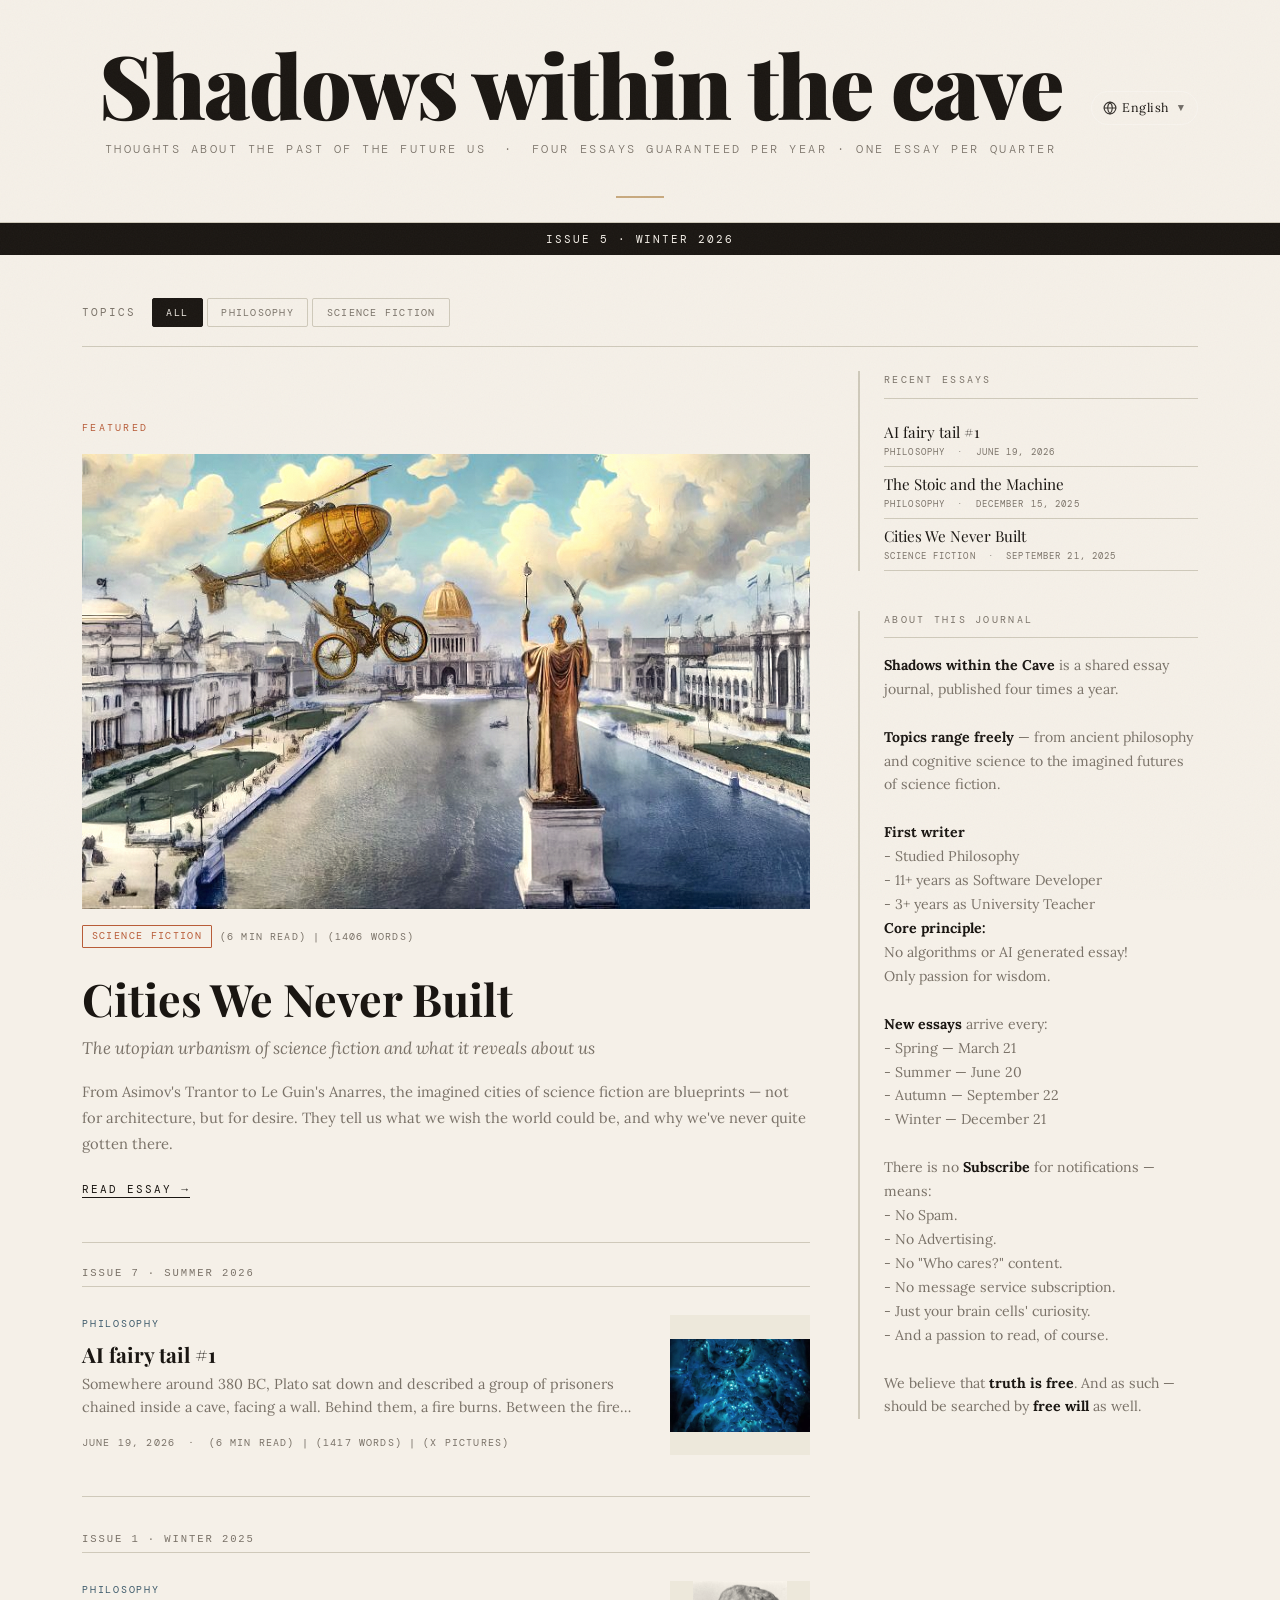
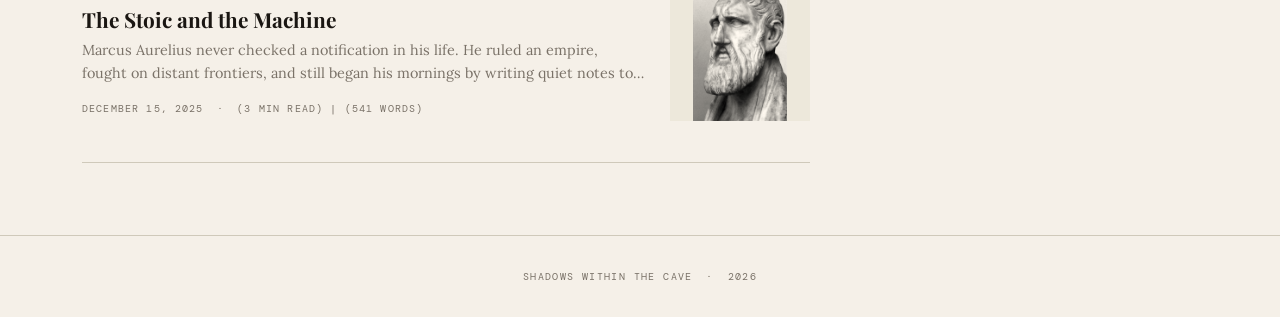
==== commit 9f09f597: "phase 3 and 4 completed" ====
--- a/index.html
+++ b/index.html
@@ -176,9 +176,13 @@
       <div class="col-lg-8">
         <!-- Featured slot -->
         <div class="featured-block" id="featured-block"></div>
-        <!-- Article list -->
+        <!-- Article list (grouped by issue) -->
         <div id="article-list"></div>
         <div class="no-results" id="no-results">No articles in this topic yet</div>
+        <!-- Show all / archive toggle -->
+        <div class="show-more-wrap" id="show-more-wrap" style="display:none">
+          <button class="show-more-btn" id="show-more-btn">Show all essays</button>
+        </div>
       </div>
 
       <!-- Sidebar -->
--- a/assets/index.css
+++ b/assets/index.css
@@ -204,6 +204,43 @@
     font-size: 1.05rem;
 }
 
+/* ── Issue group ── */
+.issue-group-label {
+    font-family: 'DM Mono', monospace;
+    font-size: 0.66rem;
+    letter-spacing: 0.18em;
+    text-transform: uppercase;
+    color: var(--muted);
+    margin: 2.25rem 0 0;
+    padding-bottom: 0.4rem;
+}
+.issue-group:first-of-type .issue-group-label {
+    margin-top: 1.5rem;
+}
+
+/* ── Show all / archive toggle ── */
+.show-more-wrap {
+    text-align: center;
+    padding: 2rem 0 0.5rem;
+}
+.show-more-btn {
+    font-family: 'DM Mono', monospace;
+    font-size: 0.66rem;
+    letter-spacing: 0.18em;
+    text-transform: uppercase;
+    color: var(--ink);
+    background: transparent;
+    border: 1px solid var(--ink);
+    border-radius: 2px;
+    padding: 0.55rem 1.4rem;
+    cursor: pointer;
+    transition: all 0.2s;
+}
+.show-more-btn:hover {
+    color: var(--paper);
+    background: var(--ink);
+}
+
 /* ── Article card ── */
 .article-card {
     border-top: 1px solid var(--rule);
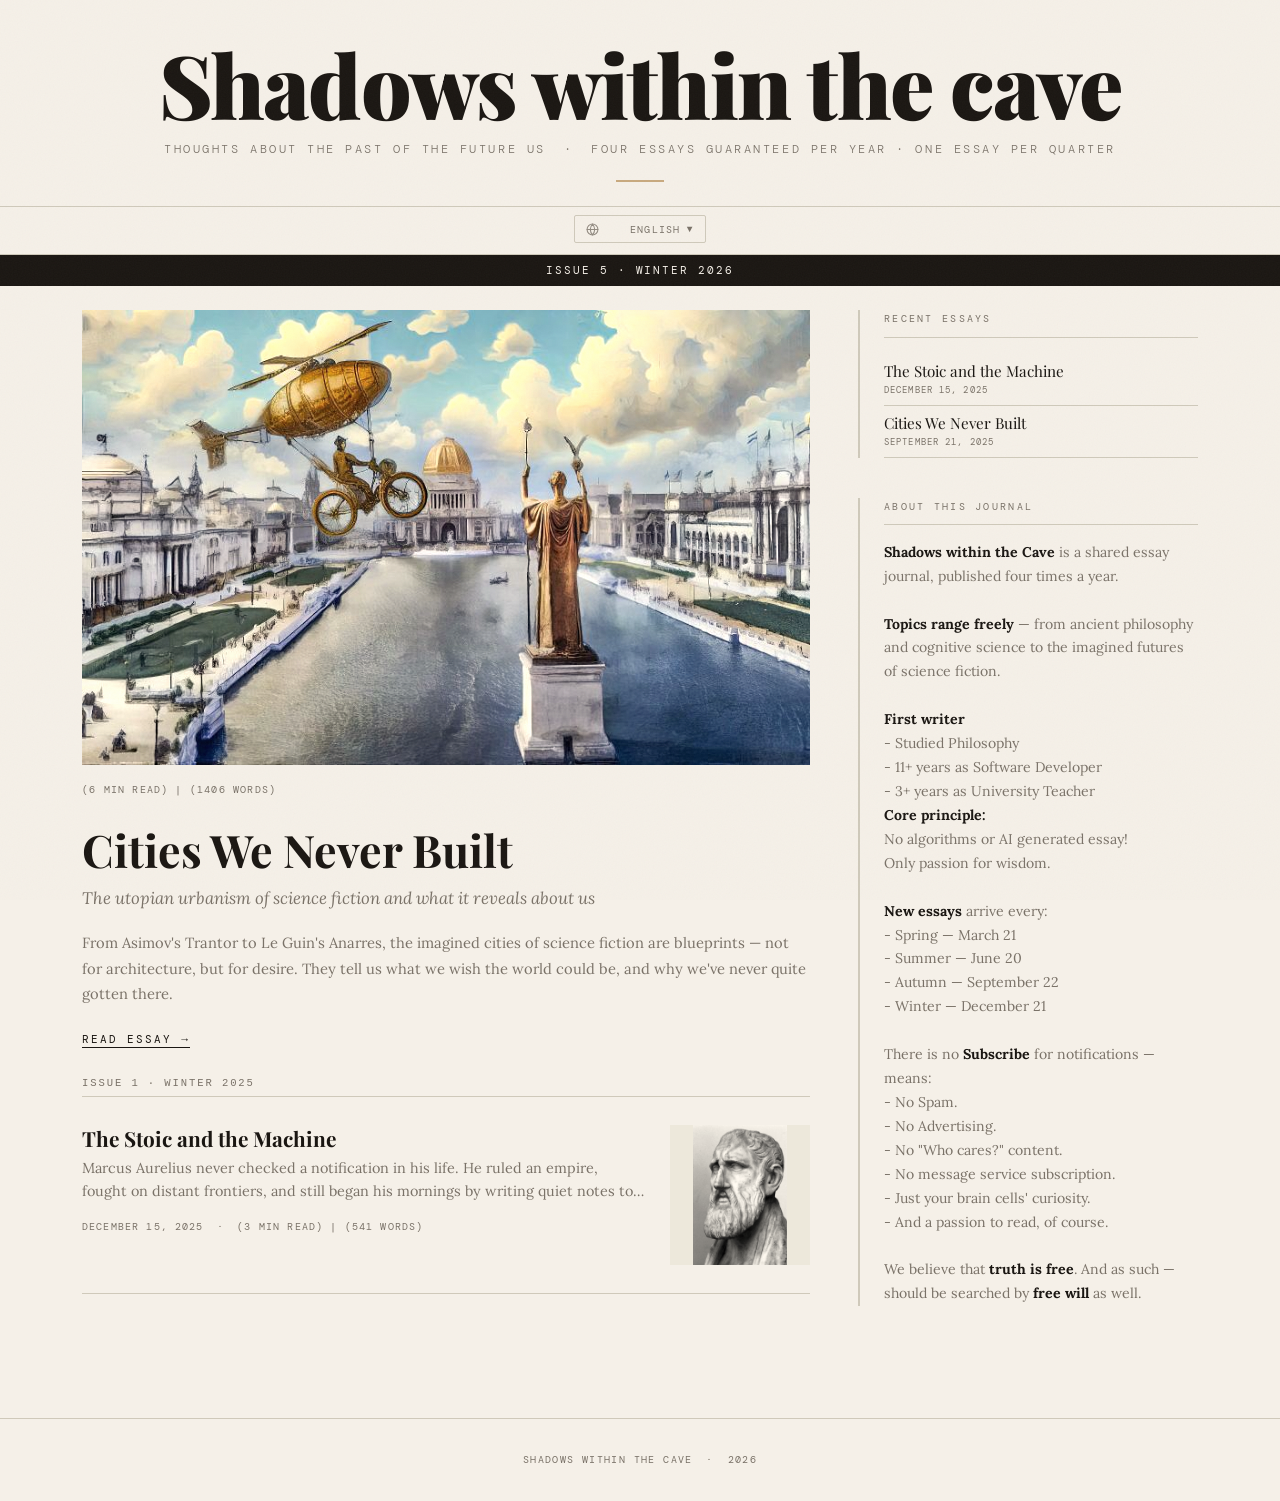
==== commit 13ee6be4: "Improving the journal site's language switcher and removing topic features" ====
--- a/index.html
+++ b/index.html
@@ -12,107 +12,90 @@
   <link rel="icon" href="data:image/svg+xml,<svg xmlns='http://www.w3.org/2000/svg' viewBox='0 0 100 100'><text y='0.9em' font-size='100'>👻</text></svg>">
 
   <style>
-    /* ── Language Switcher ───────────────────────────────────── */
-    .lang-switcher {
-      position: relative;
-      display: flex;
+    /* ── Language Bar (collapsed by default; toggle reveals flags) ── */
+    .lang-bar {
+      border-bottom: 1px solid var(--rule);
+      padding: 0.5rem 0;
+      text-align: center;
+    }
+    .lang-toggle {
+      display: inline-flex;
       align-items: center;
       gap: 0.4rem;
+      background: transparent;
+      border: 1px solid var(--rule);
+      border-radius: 2px;
+      padding: 0.28rem 0.7rem;
+      cursor: pointer;
+      font-family: 'DM Mono', monospace;
+      font-size: 0.62rem;
+      letter-spacing: 0.12em;
+      text-transform: uppercase;
+      color: var(--muted);
+      transition: all 0.2s;
     }
-
-    .lang-switcher-btn {
+    .lang-toggle:hover,
+    .lang-toggle[aria-expanded="true"] {
+      color: var(--ink);
+      border-color: var(--ink);
+    }
+    .lang-toggle svg { flex-shrink: 0; opacity: 0.8; }
+    .lang-toggle img {
+      width: 18px;
+      height: 13px;
+      object-fit: cover;
+      border-radius: 1px;
+      display: block;
+    }
+    .lang-toggle .lang-caret {
+      font-size: 0.6rem;
+      transition: transform 0.2s;
+    }
+    .lang-toggle[aria-expanded="true"] .lang-caret {
+      transform: rotate(180deg);
+    }
+    .lang-grid {
+      display: none;
+      flex-wrap: wrap;
+      justify-content: center;
+      gap: 0.45rem 0.5rem;
+      margin-top: 0.75rem;
+    }
+    .lang-grid.open {
       display: flex;
+    }
+    .lang-chip {
+      display: inline-flex;
       align-items: center;
-      gap: 0.35rem;
-      background: none;
-      border: 1px solid rgba(255,255,255,0.25);
-      color: inherit;
-      padding: 0.3rem 0.65rem;
-      border-radius: 2rem;
+      gap: 0.4rem;
+      background: transparent;
+      border: 1px solid var(--rule);
+      border-radius: 2px;
+      padding: 0.28rem 0.6rem;
       cursor: pointer;
-      font-size: 0.78rem;
-      letter-spacing: 0.04em;
-      font-family: inherit;
-      transition: border-color 0.2s, background 0.2s;
+      font-family: 'DM Mono', monospace;
+      font-size: 0.66rem;
+      letter-spacing: 0.06em;
+      color: var(--muted);
+      transition: all 0.2s;
       white-space: nowrap;
     }
-    .lang-switcher-btn:hover,
-    .lang-switcher-btn[aria-expanded="true"] {
-      border-color: rgba(255,255,255,0.6);
-      background: rgba(255,255,255,0.08);
+    .lang-chip:hover {
+      color: var(--ink);
+      border-color: var(--ink);
     }
-    .lang-switcher-btn svg {
+    .lang-chip.active {
+      color: var(--paper);
+      background: var(--ink);
+      border-color: var(--ink);
+    }
+    .lang-chip img {
+      width: 20px;
+      height: 15px;
+      object-fit: cover;
+      display: block;
+      border-radius: 1px;
       flex-shrink: 0;
-      opacity: 0.85;
-    }
-    .lang-switcher-btn .lang-caret {
-      opacity: 0.6;
-      font-size: 0.65rem;
-      margin-left: 0.1rem;
-      transition: transform 0.2s;
-    }
-    .lang-switcher-btn[aria-expanded="true"] .lang-caret {
-      transform: rotate(180deg);
-    }
-
-    /* Dropdown panel */
-    .lang-dropdown {
-      display: none;
-      position: absolute;
-      top: calc(100% + 0.5rem);
-      right: 0;
-      background: #1a1a1a;
-      border: 1px solid rgba(255,255,255,0.15);
-      border-radius: 0.5rem;
-      padding: 0.4rem 0;
-      min-width: 13rem;
-      max-height: 20rem;
-      overflow-y: auto;
-      z-index: 999;
-      box-shadow: 0 8px 32px rgba(0,0,0,0.4);
-
-      /* Two-column grid */
-      display: none;
-      grid-template-columns: 1fr 1fr;
-    }
-    .lang-dropdown.open {
-      display: grid;
-    }
-
-    .lang-option {
-      display: block;
-      width: 100%;
-      text-align: left;
-      background: none;
-      border: none;
-      color: rgba(255,255,255,0.75);
-      padding: 0.45rem 0.9rem;
-      font-size: 0.82rem;
-      font-family: inherit;
-      cursor: pointer;
-      transition: background 0.15s, color 0.15s;
-      white-space: nowrap;
-    }
-    .lang-option:hover {
-      background: rgba(255,255,255,0.08);
-      color: #fff;
-    }
-    .lang-option.active {
-      color: #fff;
-      font-weight: 600;
-    }
-
-    /* Masthead layout tweak to accommodate switcher */
-    .masthead .container {
-      display: flex;
-      align-items: center;
-      justify-content: space-between;
-      flex-wrap: wrap;
-      gap: 0.75rem;
-    }
-    .masthead-left {
-      flex: 1;
-      min-width: 0;
     }
   </style>
 </head>
@@ -121,37 +104,32 @@
   <!-- Masthead -->
   <header class="masthead">
     <div class="container">
-      <div class="masthead-left">
-        <h1 class="masthead-title" id="masthead-title"><em>Shadows within the Cave</em></h1>
-        <p class="masthead-tagline" id="masthead-tagline">
-          Thoughts about the Past of the Future Us &ensp;·&ensp; Four Essays guaranteed per year &ensp;·&ensp; One essay per quarter
-        </p>
-      </div>
+      <h1 class="masthead-title" id="masthead-title"><em>Shadows within the Cave</em></h1>
+      <p class="masthead-tagline" id="masthead-tagline">
+        Thoughts about the Past of the Future Us &ensp;·&ensp; Four Essays guaranteed per year &ensp;·&ensp; One essay per quarter
+      </p>
+    </div>
+  </header>
 
-      <!-- Language Switcher -->
-      <div class="lang-switcher" id="lang-switcher">
-        <button
-          class="lang-switcher-btn"
-          id="lang-switcher-btn"
-          aria-haspopup="listbox"
-          aria-expanded="false"
-          aria-label="Select language"
-        >
-          <!-- Globe icon -->
-          <svg width="14" height="14" viewBox="0 0 24 24" fill="none" stroke="currentColor" stroke-width="2" stroke-linecap="round" stroke-linejoin="round">
-            <circle cx="12" cy="12" r="10"/>
-            <line x1="2" y1="12" x2="22" y2="12"/>
-            <path d="M12 2a15.3 15.3 0 0 1 4 10 15.3 15.3 0 0 1-4 10 15.3 15.3 0 0 1-4-10 15.3 15.3 0 0 1 4-10z"/>
-          </svg>
-          <span id="lang-label">English</span>
-          <span class="lang-caret">▼</span>
-        </button>
-        <div class="lang-dropdown" id="lang-dropdown" role="listbox" aria-label="Language options">
-          <!-- Populated by JS -->
-        </div>
+  <!-- Language Bar -->
+  <nav class="lang-bar" aria-label="Select language">
+    <div class="container">
+      <button class="lang-toggle" id="lang-toggle" aria-expanded="false" aria-controls="lang-grid">
+        <!-- Globe icon -->
+        <svg width="13" height="13" viewBox="0 0 24 24" fill="none" stroke="currentColor" stroke-width="2" stroke-linecap="round" stroke-linejoin="round">
+          <circle cx="12" cy="12" r="10"/>
+          <line x1="2" y1="12" x2="22" y2="12"/>
+          <path d="M12 2a15.3 15.3 0 0 1 4 10 15.3 15.3 0 0 1-4 10 15.3 15.3 0 0 1-4-10 15.3 15.3 0 0 1 4-10z"/>
+        </svg>
+        <img id="lang-current-flag" src="" width="18" height="13" alt="" />
+        <span id="lang-current-name">English</span>
+        <span class="lang-caret">▼</span>
+      </button>
+      <div class="lang-grid" id="lang-grid" role="listbox">
+        <!-- Populated by JS -->
       </div>
     </div>
-  </header>
+  </nav>
 
   <!-- Issue strip -->
   <div class="issue-bar">
@@ -161,16 +139,6 @@
   <!-- Main -->
   <main class="container py-4">
 
-    <!-- Filter row -->
-    <div class="filter-row mb-4 d-flex flex-wrap align-items-center">
-      <span class="filter-label" id="filter-label">Topics</span>
-      <button class="topic-pill active" data-topic="All" id="pill-all">All</button>
-      <!-- <button class="topic-pill" data-topic="History" id="pill-history">History</button> -->
-      <button class="topic-pill" data-topic="Philosophy" id="pill-philosophy">Philosophy</button>
-      <!-- <button class="topic-pill" data-topic="Science" id="pill-science">Science</button> -->
-      <button class="topic-pill" data-topic="Science Fiction" id="pill-scifi">Science Fiction</button>
-    </div>
-
     <div class="row g-5">
       <!-- Feed -->
       <div class="col-lg-8">
@@ -178,7 +146,6 @@
         <div class="featured-block" id="featured-block"></div>
         <!-- Article list (grouped by issue) -->
         <div id="article-list"></div>
-        <div class="no-results" id="no-results">No articles in this topic yet</div>
         <!-- Show all / archive toggle -->
         <div class="show-more-wrap" id="show-more-wrap" style="display:none">
           <button class="show-more-btn" id="show-more-btn">Show all essays</button>
--- a/assets/index.css
+++ b/assets/index.css
@@ -14,13 +14,6 @@
     --slate:      #3d5a6b;
     --muted:      #7a7268;
     --rule:       #cfc9ba;
-
-    /* homepage-only topic aliases */
-    --topic-philosophy: var(--slate);
-    --topic-science:    var(--sage);
-    --topic-scifi:      var(--rust);
-    --topic-history:    #7a5e3a;
-    --topic-default:    var(--muted);
 }
 
 *, *::before, *::after { box-sizing: border-box; }
@@ -112,58 +105,7 @@
     text-transform: uppercase;
 }
 
-/* ── Topic filter ── */
-.filter-row {
-    border-bottom: 1px solid var(--rule);
-    padding: 1rem 0;
-}
-.filter-label {
-    font-family: 'DM Mono', monospace;
-    font-size: 0.68rem;
-    letter-spacing: 0.18em;
-    text-transform: uppercase;
-    color: var(--muted);
-    margin-right: 1rem;
-}
-.topic-pill {
-    display: inline-block;
-    font-family: 'DM Mono', monospace;
-    font-size: 0.65rem;
-    letter-spacing: 0.12em;
-    text-transform: uppercase;
-    padding: 0.28rem 0.85rem;
-    border: 1px solid var(--rule);
-    border-radius: 2px;
-    color: var(--muted);
-    background: transparent;
-    cursor: pointer;
-    transition: all 0.2s;
-    margin: 0.2rem 0.25rem 0.2rem 0;
-    text-decoration: none;
-}
-.topic-pill:hover,
-.topic-pill.active {
-    color: var(--paper);
-    background: var(--ink);
-    border-color: var(--ink);
-}
-.topic-pill[data-topic="Philosophy"].active  { background: var(--slate); border-color: var(--slate); }
-.topic-pill[data-topic="Science"].active      { background: var(--sage);  border-color: var(--sage);  }
-.topic-pill[data-topic="Science Fiction"].active { background: var(--rust); border-color: var(--rust); }
-
 /* ── Featured article ── */
-.featured-block {
-    border-bottom: 1px solid var(--rule);
-    padding: 3rem 0 2.5rem;
-}
-.featured-eyebrow {
-    font-family: 'DM Mono', monospace;
-    font-size: 0.65rem;
-    letter-spacing: 0.22em;
-    text-transform: uppercase;
-    color: var(--rust);
-    margin-bottom: 1rem;
-}
 .featured-img-wrap {
     position: relative;
     overflow: hidden;
@@ -255,17 +197,6 @@
 }
 .article-card:hover { opacity: 0.75; }
 .article-card:last-child { border-bottom: 1px solid var(--rule); }
-.card-topic {
-    font-family: 'DM Mono', monospace;
-    font-size: 0.62rem;
-    letter-spacing: 0.18em;
-    text-transform: uppercase;
-    margin-bottom: 0.5rem;
-}
-.card-topic.philosophy { color: var(--slate); }
-.card-topic.science    { color: var(--sage);  }
-.card-topic.scifi      { color: var(--rust);  }
-.card-topic.history    { color: #7a5e3a;       }
 .card-title {
     font-family: 'Playfair Display', Georgia, serif;
     font-size: 1.3rem;
@@ -359,31 +290,6 @@
     text-transform: uppercase;
     color: var(--muted);
 }
-.topic-badge {
-    display: inline-block;
-    font-family: 'DM Mono', monospace;
-    font-size: 0.6rem;
-    letter-spacing: 0.14em;
-    text-transform: uppercase;
-    padding: 0.15rem 0.55rem;
-    border: 1px solid currentColor;
-    border-radius: 1px;
-}
-.topic-badge.philosophy { color: var(--slate); }
-.topic-badge.science    { color: var(--sage);  }
-.topic-badge.scifi      { color: var(--rust);  }
-
-.no-results {
-    display: none;
-    padding: 3rem 0;
-    text-align: center;
-    font-family: 'DM Mono', monospace;
-    font-size: 0.75rem;
-    letter-spacing: 0.18em;
-    text-transform: uppercase;
-    color: var(--muted);
-}
-
 @media (max-width: 576px) {
     .article-card { grid-template-columns: 1fr; }
     .card-img { display: none; }
